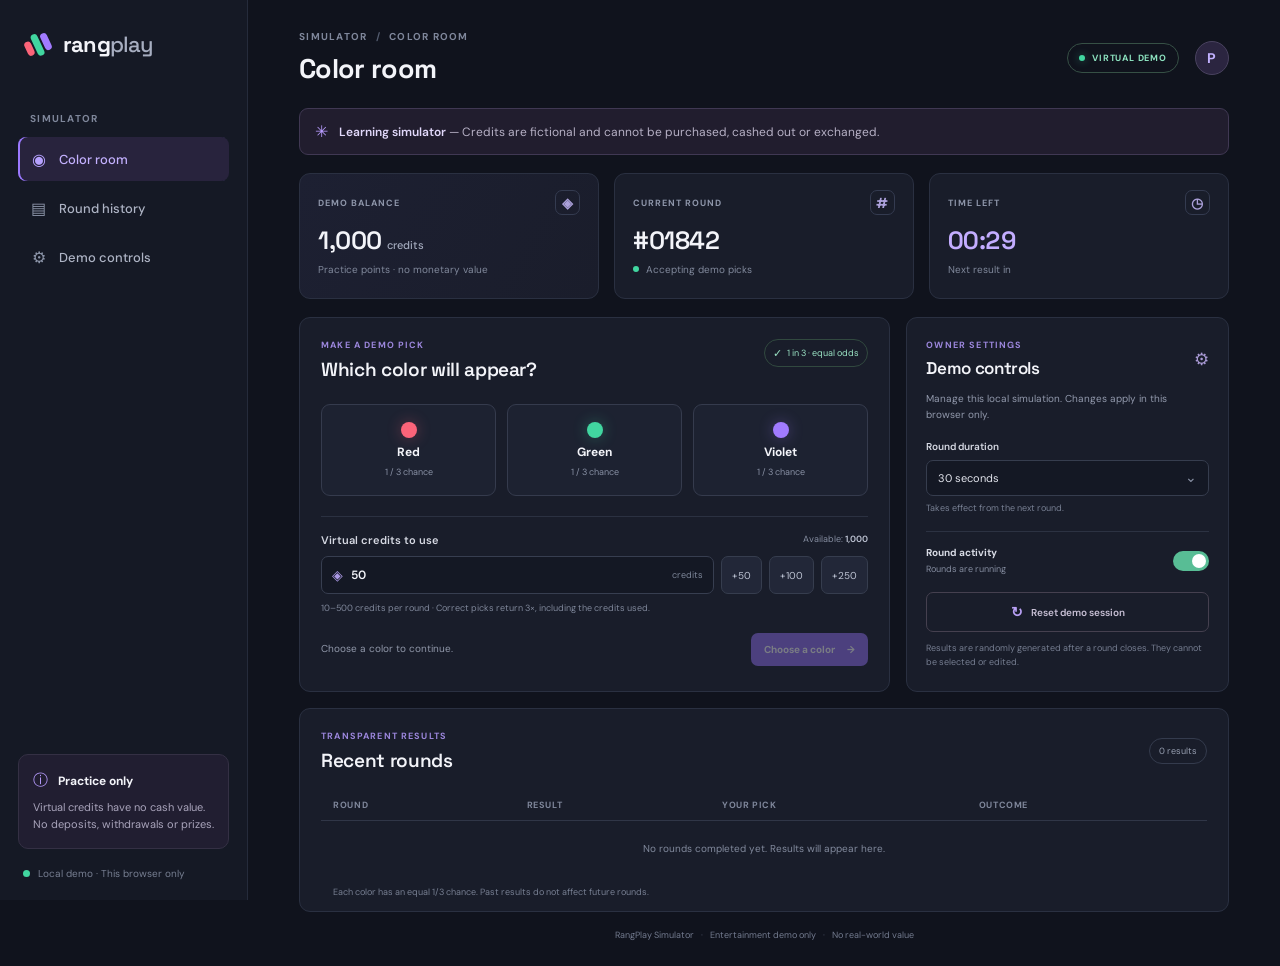
==== job portal/index.html @ 26acf24b "Publish RangPlay virtual color simulator Co-authored-by: Copilot <223556219+Copilot@users.noreply.gi" ====
<!doctype html>
<html lang="en">
<head>
  <meta charset="UTF-8" />
  <meta name="viewport" content="width=device-width, initial-scale=1.0" />
  <meta name="theme-color" content="#10131d" />
  <title>RangPlay — Color Simulator</title>
  <meta name="description" content="A virtual-credit color prediction simulator for learning probability. No real money." />
  <link rel="stylesheet" href="styles.css" />
</head>
<body>
  <div class="app-shell">
    <aside class="sidebar">
      <a class="brand" href="#" aria-label="RangPlay home">
        <span class="brand-icon" aria-hidden="true"><i></i><i></i><i></i></span>
        <span>rang<span class="brand-light">play</span></span>
      </a>

      <p class="side-label">SIMULATOR</p>
      <nav class="side-nav" aria-label="Main navigation">
        <a class="nav-item active" href="#play"><span class="nav-symbol">◉</span> Color room</a>
        <a class="nav-item" href="#history"><span class="nav-symbol">▤</span> Round history</a>
        <a class="nav-item" href="#controls"><span class="nav-symbol">⚙</span> Demo controls</a>
      </nav>

      <div class="sidebar-note">
        <span class="note-icon">ⓘ</span>
        <strong>Practice only</strong>
        <p>Virtual credits have no cash value. No deposits, withdrawals or prizes.</p>
      </div>
      <div class="sidebar-footer"><span class="online-dot"></span> Local demo · This browser only</div>
    </aside>

    <main class="main-content">
      <header class="topbar">
        <div>
          <p class="breadcrumb">SIMULATOR <span>/</span> COLOR ROOM</p>
          <h1>Color room</h1>
        </div>
        <div class="topbar-right">
          <span class="demo-badge"><span></span> VIRTUAL DEMO</span>
          <div class="avatar" aria-label="Demo player">P</div>
        </div>
      </header>

      <div class="notice" role="note">
        <span class="notice-icon">✳</span>
        <p><strong>Learning simulator</strong> <span>— Credits are fictional and cannot be purchased, cashed out or exchanged.</span></p>
      </div>

      <section class="summary-grid" aria-label="Session overview">
        <article class="summary-card balance-card">
          <div class="summary-top"><span>DEMO BALANCE</span><span class="card-icon">◈</span></div>
          <strong id="balance">1,000 <small>credits</small></strong>
          <p>Practice points · no monetary value</p>
        </article>
        <article class="summary-card">
          <div class="summary-top"><span>CURRENT ROUND</span><span class="card-icon">#</span></div>
          <strong id="round-id">#01842</strong>
          <p><span class="live-dot"></span> <span id="round-status">Accepting demo picks</span></p>
        </article>
        <article class="summary-card timer-card">
          <div class="summary-top"><span>TIME LEFT</span><span class="card-icon">◷</span></div>
          <strong id="countdown">00:30</strong>
          <p id="timer-caption">Next result in</p>
        </article>
      </section>

      <div class="content-grid">
        <section class="panel game-panel" id="play" aria-labelledby="game-title">
          <div class="panel-heading">
            <div>
              <p class="section-kicker">MAKE A DEMO PICK</p>
              <h2 id="game-title">Which color will appear?</h2>
            </div>
            <span class="fair-chip"><span>✓</span> 1 in 3 · equal odds</span>
          </div>

          <div class="color-options" role="group" aria-label="Choose a color">
            <button class="color-option red" data-color="Red" type="button" aria-pressed="false">
              <span class="color-orb"></span><strong>Red</strong><small>1 / 3 chance</small>
            </button>
            <button class="color-option green" data-color="Green" type="button" aria-pressed="false">
              <span class="color-orb"></span><strong>Green</strong><small>1 / 3 chance</small>
            </button>
            <button class="color-option violet" data-color="Violet" type="button" aria-pressed="false">
              <span class="color-orb"></span><strong>Violet</strong><small>1 / 3 chance</small>
            </button>
          </div>

          <form id="pick-form" class="pick-form">
            <div class="stake-heading">
              <label for="stake">Virtual credits to use</label>
              <span>Available: <strong id="available-balance">1,000</strong></span>
            </div>
            <div class="stake-row">
              <div class="stake-input-wrap">
                <span>◈</span>
                <input id="stake" type="number" min="10" max="500" step="10" value="50" inputmode="numeric" aria-describedby="stake-help" />
                <span class="input-unit">credits</span>
              </div>
              <button class="amount-chip" type="button" data-amount="50">+50</button>
              <button class="amount-chip" type="button" data-amount="100">+100</button>
              <button class="amount-chip" type="button" data-amount="250">+250</button>
            </div>
            <p class="form-help" id="stake-help">10–500 credits per round · Correct picks return 3×, including the credits used.</p>
            <div class="pick-footer">
              <p id="pick-message" aria-live="polite">Choose a color to continue.</p>
              <button class="submit-button" id="submit-pick" type="submit" disabled>Choose a color <span>→</span></button>
            </div>
          </form>

          <div class="result-banner" id="result-banner" aria-live="polite" hidden>
            <span class="result-spark">✦</span>
            <div><strong id="result-title">Round complete</strong><p id="result-detail"></p></div>
          </div>
        </section>

        <aside class="panel controls-panel" id="controls" aria-labelledby="controls-title">
          <div class="panel-heading compact">
            <div>
              <p class="section-kicker">OWNER SETTINGS</p>
              <h2 id="controls-title">Demo controls</h2>
            </div>
            <span class="settings-icon">⚙</span>
          </div>
          <p class="controls-intro">Manage this local simulation. Changes apply in this browser only.</p>

          <label class="control-label" for="duration">Round duration</label>
          <div class="select-wrap">
            <select id="duration">
              <option value="15">15 seconds</option>
              <option value="30" selected>30 seconds</option>
              <option value="60">60 seconds</option>
            </select>
            <span>⌄</span>
          </div>
          <p class="control-hint">Takes effect from the next round.</p>

          <div class="control-divider"></div>
          <div class="toggle-row">
            <div><strong>Round activity</strong><small id="activity-copy">Rounds are running</small></div>
            <button id="pause-toggle" class="toggle-button" type="button" role="switch" aria-checked="true" aria-label="Pause or resume rounds"><span></span></button>
          </div>
          <button class="reset-button" id="reset-demo" type="button"><span>↻</span> Reset demo session</button>
          <p class="owner-footnote">Results are randomly generated after a round closes. They cannot be selected or edited.</p>
        </aside>
      </div>

      <section class="panel history-panel" id="history" aria-labelledby="history-title">
        <div class="panel-heading history-heading">
          <div>
            <p class="section-kicker">TRANSPARENT RESULTS</p>
            <h2 id="history-title">Recent rounds</h2>
          </div>
          <span class="history-count" id="history-count">0 results</span>
        </div>
        <div class="table-wrap">
          <table>
            <thead><tr><th>ROUND</th><th>RESULT</th><th>YOUR PICK</th><th>OUTCOME</th></tr></thead>
            <tbody id="history-rows">
              <tr class="empty-row"><td colspan="4">No rounds completed yet. Results will appear here.</td></tr>
            </tbody>
          </table>
        </div>
        <p class="history-footnote">Each color has an equal 1/3 chance. Past results do not affect future rounds.</p>
      </section>
      <footer class="page-footer">RangPlay Simulator <span>·</span> Entertainment demo only <span>·</span> No real-world value</footer>
    </main>
  </div>
  <script src="script.js"></script>
</body>
</html>
---- job portal/styles.css ----
@import url('https://fonts.googleapis.com/css2?family=DM+Sans:wght@400;500;600;700&family=Space+Grotesk:wght@400;500;600;700&display=swap');

:root {
  color-scheme: dark;
  --bg: #10131d;
  --panel: #191d2a;
  --panel-raised: #202536;
  --line: #2a3041;
  --muted: #9299ac;
  --text: #f3f4f9;
  --purple: #9673ff;
  --red: #fb6479;
  --green: #41d6a0;
  --violet: #a17bff;
}

* { box-sizing: border-box; }
html { scroll-behavior: smooth; }
body {
  margin: 0;
  background: var(--bg);
  color: var(--text);
  font-family: 'DM Sans', sans-serif;
  font-size: 14px;
}
button, input, select { font: inherit; }
button { color: inherit; }
.app-shell { min-height: 100vh; }

.sidebar {
  position: fixed;
  inset: 0 auto 0 0;
  width: 248px;
  display: flex;
  flex-direction: column;
  padding: 28px 18px 20px;
  background: #151925;
  border-right: 1px solid #252b3b;
  z-index: 3;
}
.brand {
  display: flex;
  align-items: center;
  gap: 11px;
  margin: 2px 0 54px 7px;
  color: var(--text);
  text-decoration: none;
  font-family: 'Space Grotesk', sans-serif;
  font-size: 22px;
  font-weight: 700;
  letter-spacing: -.8px;
}
.brand-light { color: #a7aec1; font-weight: 500; }
.brand-icon { width: 27px; height: 27px; display: flex; align-items: center; gap: 2px; transform: rotate(-25deg); }
.brand-icon i { width: 7px; border-radius: 6px; background: var(--red); }
.brand-icon i:nth-child(1) { height: 15px; }
.brand-icon i:nth-child(2) { height: 23px; background: var(--green); }
.brand-icon i:nth-child(3) { height: 18px; background: var(--violet); }
.side-label, .section-kicker, .breadcrumb {
  margin: 0;
  color: #7f879b;
  font-size: 10px;
  font-weight: 700;
  letter-spacing: 1.25px;
}
.side-label { margin: 0 0 12px 12px; }
.side-nav { display: grid; gap: 5px; }
.nav-item {
  display: flex;
  align-items: center;
  gap: 12px;
  height: 44px;
  padding: 0 12px;
  border-radius: 8px;
  color: #aeb4c5;
  text-decoration: none;
  font-size: 13px;
  font-weight: 500;
  transition: background .16s, color .16s;
}
.nav-item:hover, .nav-item.active { background: #28233d; color: #c4b1ff; }
.nav-item.active { box-shadow: inset 2px 0 #9b79ff; }
.nav-symbol { width: 17px; color: #8d96aa; font-size: 16px; text-align: center; }
.nav-item.active .nav-symbol { color: #b6a1ff; }
.sidebar-note {
  margin-top: auto;
  padding: 15px 14px;
  border: 1px solid #343044;
  border-radius: 10px;
  background: #211e31;
}
.note-icon { color: #b89dff; font-size: 15px; }
.sidebar-note strong { margin-left: 6px; font-size: 12px; }
.sidebar-note p { margin: 9px 0 0; color: #a9a4bb; font-size: 11px; line-height: 1.55; }
.sidebar-footer { display: flex; align-items: center; gap: 8px; padding: 18px 5px 0; color: #777f92; font-size: 10px; }
.online-dot, .live-dot { display: inline-block; width: 7px; height: 7px; border-radius: 50%; background: var(--green); }

.main-content { max-width: 1540px; margin-left: 248px; padding: 30px clamp(24px, 4vw, 58px) 25px; }
.topbar { display: flex; align-items: center; justify-content: space-between; margin-bottom: 22px; }
.breadcrumb { margin-bottom: 8px; }
.breadcrumb span { padding: 0 5px; color: #555d70; }
h1, h2, p { margin-top: 0; }
.topbar h1 { margin: 0; font-family: 'Space Grotesk', sans-serif; font-size: 27px; letter-spacing: -.7px; }
.topbar-right { display: flex; align-items: center; gap: 16px; }
.demo-badge { display: flex; align-items: center; gap: 7px; padding: 8px 11px; border: 1px solid #365045; border-radius: 20px; color: #8de3c0; font-size: 9px; font-weight: 700; letter-spacing: .8px; }
.demo-badge span { width: 6px; height: 6px; border-radius: 50%; background: var(--green); box-shadow: 0 0 9px #41d6a077; }
.avatar { display: grid; width: 34px; height: 34px; place-items: center; border: 1px solid #49425f; border-radius: 50%; background: #2b2540; color: #c2b1ff; font-weight: 700; }

.notice { display: flex; align-items: center; gap: 11px; padding: 12px 15px; border: 1px solid #403853; border-radius: 9px; background: #211d2e; }
.notice-icon { color: #b99dff; font-size: 16px; }
.notice p { margin: 0; color: #b6b0c5; font-size: 12px; }
.notice strong { color: #e2d9fb; font-weight: 600; }

.summary-grid { display: grid; grid-template-columns: repeat(3, minmax(0, 1fr)); gap: 15px; margin: 18px 0; }
.summary-card, .panel { border: 1px solid var(--line); border-radius: 11px; background: var(--panel); }
.summary-card { min-height: 126px; padding: 16px 18px; }
.summary-top { display: flex; align-items: center; justify-content: space-between; color: #8e96aa; font-size: 9px; font-weight: 700; letter-spacing: 1px; }
.card-icon { display: grid; width: 25px; height: 25px; place-items: center; border: 1px solid #343b50; border-radius: 7px; color: #aca1db; font-size: 14px; }
.summary-card > strong { display: block; margin-top: 9px; font-family: 'Space Grotesk', sans-serif; font-size: 25px; font-weight: 600; letter-spacing: -.5px; }
.summary-card > strong small { color: #a3aabd; font-family: 'DM Sans', sans-serif; font-size: 11px; font-weight: 500; letter-spacing: 0; }
.summary-card p { margin: 7px 0 0; color: #81899c; font-size: 10px; }
.summary-card p .live-dot { width: 6px; height: 6px; margin-right: 4px; vertical-align: 1px; }
.balance-card { background: linear-gradient(120deg, #1d2032, #1a1d2b); }
.timer-card > strong { color: #c3adff; font-variant-numeric: tabular-nums; }
.timer-card.paused > strong { color: #e5ba79; }

.content-grid { display: grid; grid-template-columns: minmax(0, 1.65fr) minmax(265px, .9fr); gap: 16px; align-items: stretch; }
.panel { padding: 21px; }
.panel-heading { display: flex; justify-content: space-between; align-items: flex-start; gap: 12px; }
.panel-heading h2 { margin: 6px 0 0; font-family: 'Space Grotesk', sans-serif; font-size: 19px; font-weight: 600; letter-spacing: -.35px; }
.section-kicker { font-size: 9px; color: #9c87dd; letter-spacing: 1.15px; }
.fair-chip { display: inline-flex; align-items: center; gap: 5px; padding: 6px 8px; border: 1px solid #31493f; border-radius: 20px; color: #9ae3c4; font-size: 9px; white-space: nowrap; }
.fair-chip span { font-size: 11px; }

.color-options { display: grid; grid-template-columns: repeat(3, minmax(0,1fr)); gap: 11px; margin: 22px 0 20px; }
.color-option {
  min-width: 0;
  height: 92px;
  display: grid;
  justify-items: center;
  align-content: center;
  gap: 6px;
  border: 1px solid #353b4d;
  border-radius: 9px;
  background: #1d2231;
  cursor: pointer;
  transition: border-color .16s, background .16s, transform .16s;
}
.color-option:hover { transform: translateY(-2px); background: #23293a; }
.color-option strong { font-size: 12px; }
.color-option small { color: #8991a5; font-size: 9px; }
.color-orb { width: 16px; height: 16px; border-radius: 50%; }
.color-option.red .color-orb { background: var(--red); box-shadow: 0 0 15px #fb647955; }
.color-option.green .color-orb { background: var(--green); box-shadow: 0 0 15px #41d6a055; }
.color-option.violet .color-orb { background: var(--violet); box-shadow: 0 0 15px #a17bff55; }
.color-option.red.selected { border-color: var(--red); background: #34212e; }
.color-option.green.selected { border-color: var(--green); background: #1d332f; }
.color-option.violet.selected { border-color: var(--violet); background: #2b2540; }
.color-option:disabled { cursor: not-allowed; opacity: .52; transform: none; }
.color-option:focus-visible, button:focus-visible, select:focus-visible, input:focus-visible { outline: 2px solid #c1aaff; outline-offset: 3px; }

.pick-form { border-top: 1px solid #2b3141; padding-top: 16px; }
.stake-heading { display: flex; justify-content: space-between; gap: 10px; margin-bottom: 9px; }
.stake-heading label { color: #d6d9e3; font-size: 11px; font-weight: 600; }
.stake-heading > span { color: #858da0; font-size: 9px; }
.stake-heading strong { color: #bec4d3; font-weight: 600; }
.stake-row { display: flex; gap: 7px; }
.stake-input-wrap { flex: 1; min-width: 130px; display: flex; align-items: center; gap: 8px; padding: 0 10px; border: 1px solid #373e50; border-radius: 7px; background: #141824; color: #ad9ae7; }
.stake-input-wrap input { width: 100%; min-width: 20px; padding: 10px 0; border: 0; outline: 0; background: transparent; color: var(--text); font-size: 12px; font-weight: 600; }
.stake-input-wrap input:focus-visible { outline: none; }
.input-unit { color: #7e879a; font-size: 9px; white-space: nowrap; }
.amount-chip { padding: 0 10px; border: 1px solid #363d4e; border-radius: 7px; background: #222738; color: #bec4d4; cursor: pointer; font-size: 10px; transition: background .15s; }
.amount-chip:hover { background: #30364a; }
.form-help { margin: 8px 0 0; color: #7f879a; font-size: 9px; line-height: 1.5; }
.pick-footer { display: flex; align-items: center; justify-content: space-between; gap: 12px; margin-top: 17px; }
.pick-footer p { margin: 0; color: #9198aa; font-size: 10px; line-height: 1.4; }
.submit-button { padding: 10px 13px; border: 0; border-radius: 7px; background: #9272f3; color: #fff; cursor: pointer; font-size: 10px; font-weight: 700; white-space: nowrap; transition: background .15s, opacity .15s; }
.submit-button:hover:not(:disabled) { background: #a187ff; }
.submit-button:disabled { opacity: .42; cursor: not-allowed; }
.submit-button span { margin-left: 10px; }
.result-banner { display: flex; align-items: center; gap: 11px; margin-top: 16px; padding: 11px 12px; border: 1px solid #3c3651; border-radius: 8px; background: #242137; }
.result-banner[hidden] { display: none; }
.result-spark { color: #c0aaff; font-size: 18px; }
.result-banner strong { font-size: 11px; }
.result-banner p { margin: 3px 0 0; color: #a7a4b7; font-size: 10px; }

.controls-panel { padding: 21px 19px; }
.compact { align-items: center; }
.compact h2 { font-size: 17px; }
.settings-icon { color: #a99aD5; font-size: 17px; }
.controls-intro { margin: 12px 0 18px; color: #9299ac; font-size: 10px; line-height: 1.55; }
.control-label { display: block; margin-bottom: 7px; color: #d6d9e3; font-size: 10px; font-weight: 600; }
.select-wrap { position: relative; }
.select-wrap select { width: 100%; appearance: none; padding: 10px 32px 10px 11px; border: 1px solid #363d4e; border-radius: 7px; background: #141824; color: #e2e4ec; cursor: pointer; font-size: 11px; }
.select-wrap > span { position: absolute; top: 8px; right: 12px; color: #8991a5; pointer-events: none; }
.control-hint { margin: 6px 0 0; color: #777f92; font-size: 9px; }
.control-divider { height: 1px; margin: 17px 0 14px; background: #2c3242; }
.toggle-row { display: flex; align-items: center; justify-content: space-between; gap: 10px; }
.toggle-row strong, .toggle-row small { display: block; }
.toggle-row strong { color: #d8dbe5; font-size: 10px; }
.toggle-row small { margin-top: 4px; color: #848c9f; font-size: 9px; }
.toggle-button { position: relative; width: 36px; height: 20px; padding: 0; border: 0; border-radius: 20px; background: #474d5d; cursor: pointer; transition: background .18s; }
.toggle-button span { position: absolute; top: 3px; left: 3px; width: 14px; height: 14px; border-radius: 50%; background: white; transition: transform .18s; }
.toggle-button[aria-checked="true"] { background: #58bd95; }
.toggle-button[aria-checked="true"] span { transform: translateX(16px); }
.reset-button { width: 100%; margin-top: 17px; padding: 10px; border: 1px solid #45404f; border-radius: 7px; background: transparent; color: #c8c0d5; cursor: pointer; font-size: 10px; font-weight: 600; }
.reset-button:hover { border-color: #9b78fa; background: #252136; }
.reset-button span { margin-right: 6px; color: #b8a0f4; font-size: 14px; vertical-align: -1px; }
.owner-footnote { margin: 10px 0 0; color: #757d90; font-size: 9px; line-height: 1.55; }

.history-panel { margin-top: 16px; padding-bottom: 13px; }
.history-heading { align-items: center; }
.history-count { padding: 6px 9px; border: 1px solid #343b4d; border-radius: 20px; color: #969eb0; font-size: 9px; }
.table-wrap { overflow-x: auto; margin-top: 17px; }
table { width: 100%; border-collapse: collapse; text-align: left; }
th { padding: 9px 12px; border-bottom: 1px solid #303647; color: #7f879b; font-size: 9px; font-weight: 700; letter-spacing: .6px; }
td { padding: 11px 12px; border-bottom: 1px solid #282e3e; color: #c2c7d4; font-size: 10px; }
tbody tr:last-child td { border-bottom: 0; }
.empty-row td { padding: 21px 12px; color: #828a9d; text-align: center; }
.round-cell { font-family: 'Space Grotesk', sans-serif; font-weight: 600; }
.table-color { display: inline-flex; align-items: center; gap: 7px; }
.table-color i { width: 8px; height: 8px; border-radius: 50%; }
.table-color.red i { background: var(--red); }
.table-color.green i { background: var(--green); }
.table-color.violet i { background: var(--violet); }
.outcome-win { color: #66d9ab; }
.outcome-loss { color: #f08a99; }
.outcome-none { color: #898fa1; }
.history-footnote { margin: 10px 12px 0; color: #777f92; font-size: 9px; }
.page-footer { padding: 17px 0 0; color: #737b8f; font-size: 9px; text-align: center; }
.page-footer span { margin: 0 5px; color: #4f5668; }

@media (max-width: 1080px) {
  .sidebar { width: 218px; }
  .main-content { margin-left: 218px; padding-right: 26px; padding-left: 26px; }
  .content-grid { grid-template-columns: minmax(0, 1.4fr) minmax(245px, .9fr); }
  .panel { padding: 17px; }
  .stake-row { flex-wrap: wrap; }
  .stake-input-wrap { flex-basis: 100%; }
  .amount-chip { min-height: 32px; flex: 1; }
}
@media (max-width: 760px) {
  .sidebar { position: static; width: auto; height: auto; display: block; padding: 15px 20px 11px; border-right: 0; border-bottom: 1px solid #252b3b; }
  .brand { display: inline-flex; margin: 0; font-size: 19px; }
  .side-label, .sidebar-note, .sidebar-footer { display: none; }
  .side-nav { display: flex; gap: 5px; margin-top: 13px; overflow-x: auto; }
  .nav-item { flex: 0 0 auto; height: 36px; padding: 0 10px; font-size: 11px; }
  .nav-item.active { box-shadow: inset 0 -2px #9b79ff; }
  .main-content { margin-left: 0; padding: 24px 20px; }
}
@media (max-width: 560px) {
  .main-content { padding: 20px 14px; }
  .topbar { margin-bottom: 16px; }
  .topbar h1 { font-size: 23px; }
  .topbar-right { gap: 9px; }
  .demo-badge { padding: 7px 8px; font-size: 8px; }
  .avatar { width: 30px; height: 30px; }
  .notice { align-items: flex-start; padding: 11px; }
  .notice p { line-height: 1.5; font-size: 10px; }
  .summary-grid { grid-template-columns: 1fr 1fr; gap: 9px; margin: 13px 0; }
  .summary-card { min-height: 111px; padding: 13px; }
  .summary-card:first-child { grid-column: 1/-1; }
  .summary-card > strong { font-size: 22px; }
  .timer-card > strong { font-size: 21px; }
  .content-grid { grid-template-columns: 1fr; gap: 12px; }
  .panel { padding: 16px; }
  .panel-heading h2 { font-size: 17px; }
  .fair-chip { font-size: 8px; }
  .color-options { gap: 7px; margin: 18px 0; }
  .color-option { height: 82px; }
  .color-option small { font-size: 8px; }
  .stake-row { flex-wrap: nowrap; gap: 5px; }
  .stake-input-wrap { flex: 1 1 auto; min-width: 90px; padding: 0 7px; gap: 5px; }
  .stake-input-wrap input { font-size: 11px; }
  .input-unit { font-size: 8px; }
  .amount-chip { flex: 0 0 auto; padding: 0 8px; }
  .pick-footer { align-items: flex-start; flex-direction: column; }
  .submit-button { width: 100%; }
  .history-panel { margin-top: 12px; }
  th, td { padding-right: 8px; padding-left: 8px; white-space: nowrap; }
}
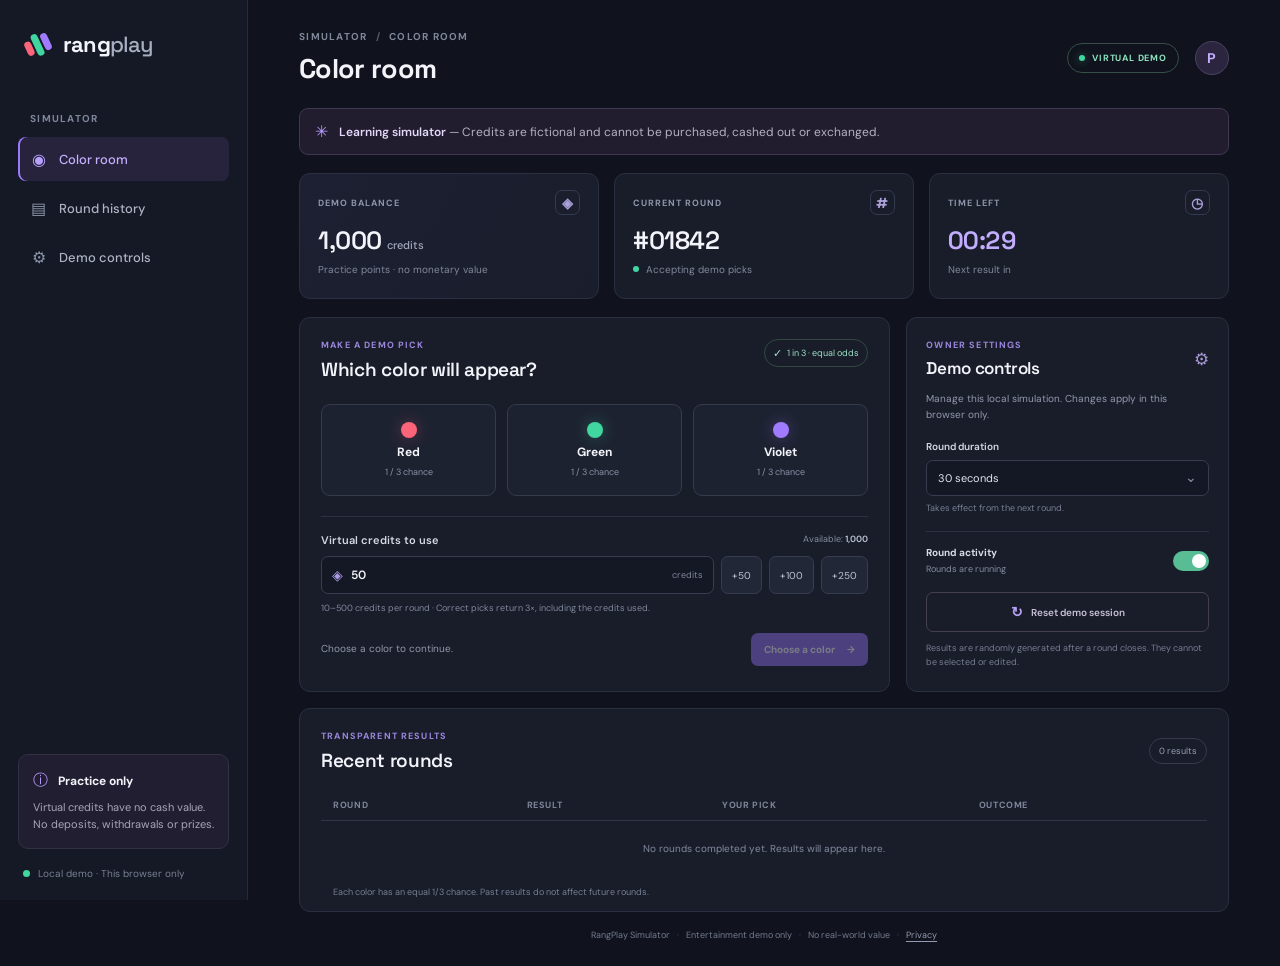
==== commit ee8fc926: "Prepare RangPlay for Android installation Co-authored-by: Copilot <223556219+Copilot@users.noreply.g" ====
--- a/job portal/index.html
+++ b/job portal/index.html
@@ -4,8 +4,13 @@
   <meta charset="UTF-8" />
   <meta name="viewport" content="width=device-width, initial-scale=1.0" />
   <meta name="theme-color" content="#10131d" />
+  <meta name="apple-mobile-web-app-capable" content="yes" />
+  <meta name="apple-mobile-web-app-status-bar-style" content="black-translucent" />
   <title>RangPlay — Color Simulator</title>
   <meta name="description" content="A virtual-credit color prediction simulator for learning probability. No real money." />
+  <link rel="manifest" href="manifest.webmanifest" />
+  <link rel="icon" href="icon.svg" type="image/svg+xml" />
+  <link rel="apple-touch-icon" href="icons/icon-192.png" />
   <link rel="stylesheet" href="styles.css" />
 </head>
 <body>
@@ -39,6 +44,7 @@
         </div>
         <div class="topbar-right">
           <span class="demo-badge"><span></span> VIRTUAL DEMO</span>
+          <button class="install-button" id="install-app" type="button" hidden>Install app</button>
           <div class="avatar" aria-label="Demo player">P</div>
         </div>
       </header>
@@ -165,7 +171,7 @@
         </div>
         <p class="history-footnote">Each color has an equal 1/3 chance. Past results do not affect future rounds.</p>
       </section>
-      <footer class="page-footer">RangPlay Simulator <span>·</span> Entertainment demo only <span>·</span> No real-world value</footer>
+      <footer class="page-footer">RangPlay Simulator <span>·</span> Entertainment demo only <span>·</span> No real-world value <span>·</span> <a href="privacy.html">Privacy</a></footer>
     </main>
   </div>
   <script src="script.js"></script>
--- a/job portal/styles.css
+++ b/job portal/styles.css
@@ -105,6 +105,9 @@
 .demo-badge { display: flex; align-items: center; gap: 7px; padding: 8px 11px; border: 1px solid #365045; border-radius: 20px; color: #8de3c0; font-size: 9px; font-weight: 700; letter-spacing: .8px; }
 .demo-badge span { width: 6px; height: 6px; border-radius: 50%; background: var(--green); box-shadow: 0 0 9px #41d6a077; }
 .avatar { display: grid; width: 34px; height: 34px; place-items: center; border: 1px solid #49425f; border-radius: 50%; background: #2b2540; color: #c2b1ff; font-weight: 700; }
+.install-button { padding: 8px 11px; border: 1px solid #51466f; border-radius: 7px; background: #28233d; color: #d3c7ff; cursor: pointer; font-size: 10px; font-weight: 700; }
+.install-button:hover { background: #342d4d; }
+.install-button[hidden] { display: none; }
 
 .notice { display: flex; align-items: center; gap: 11px; padding: 12px 15px; border: 1px solid #403853; border-radius: 9px; background: #211d2e; }
 .notice-icon { color: #b99dff; font-size: 16px; }
@@ -229,6 +232,7 @@
 .history-footnote { margin: 10px 12px 0; color: #777f92; font-size: 9px; }
 .page-footer { padding: 17px 0 0; color: #737b8f; font-size: 9px; text-align: center; }
 .page-footer span { margin: 0 5px; color: #4f5668; }
+.page-footer a { color: #939bb0; text-decoration: underline; text-underline-offset: 3px; }
 
 @media (max-width: 1080px) {
   .sidebar { width: 218px; }
